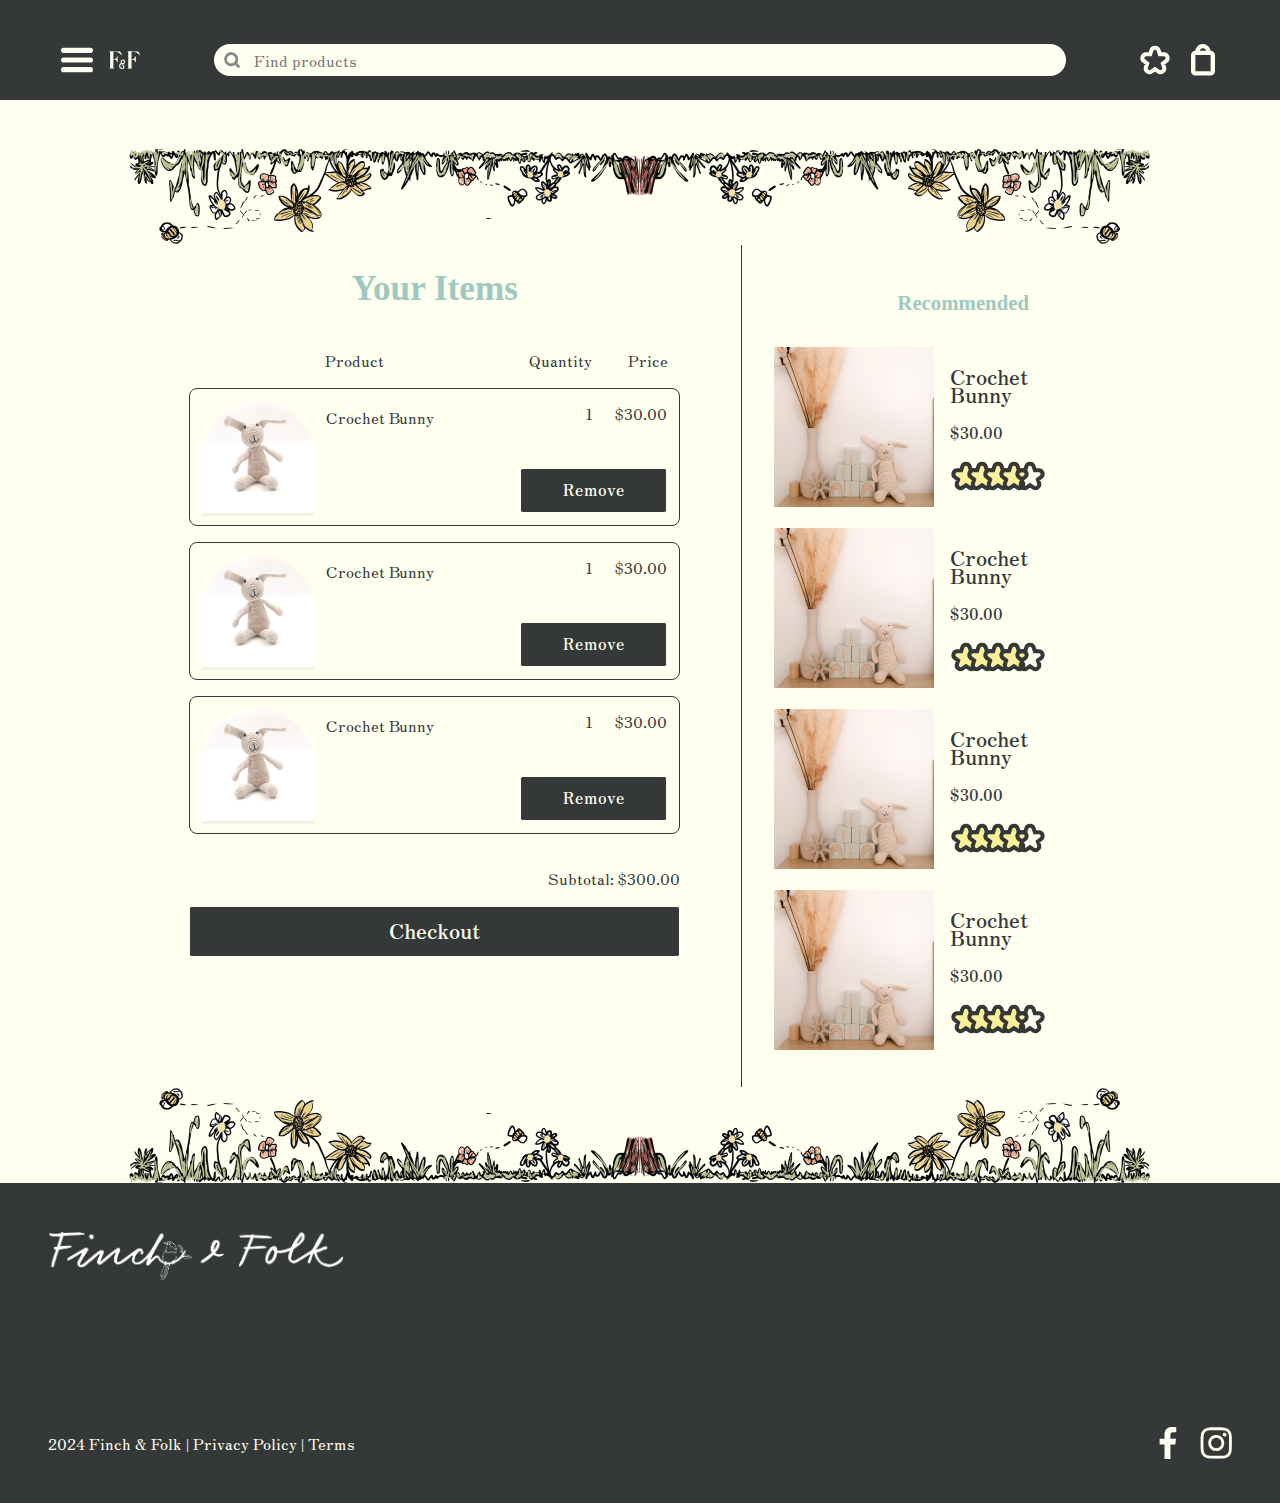
==== pages/cart-page.html @ 3b7a0043 "implemented payment form and payment confirmation page" ====
<!DOCTYPE html>
<html lang="en">
<head>
    <meta charset="UTF-8">
    <meta name="viewport" content="width=device-width, initial-scale=0.8">
    <!--fonts-->
    <link rel="preconnect" href="https://fonts.googleapis.com">
    <link rel="preconnect" href="https://fonts.gstatic.com" crossorigin>
    <link href="https://fonts.googleapis.com/css2?family=Zen+Old+Mincho&display=swap" rel="stylesheet">
    <link href="https://fonts.cdnfonts.com/css/qaligo" rel="stylesheet">
    <!--styling-->
    <link rel="stylesheet" type="text/css" href="/styles/main.css">
    <script type="module" src="/scripts/script.js"></script>
    <title>Cart</title>
    <link rel="icon" href="/images/icons/logo-icon.svg" type="image/svg+xml">
</head>
<body>
    <!-- header -->
    <div class="header">
        <div class="nav-group nav-left">
            <a href="#" class="btn icon-button">
                <img class="icon-image" src="/images/icons/hamburger-icon.svg" alt="Find by Category">
            </a>
            <a href="/index.html" class="btn icon-button">
                <img class="icon-image" src="/images/icons/logo-icon.svg" alt="Home">
            </a>
        </div>
        <form action="/pages/results-page.html" method="get" class="search-bar-container">
            <input type="text" name="search" id="search" class="search-bar" placeholder="Find products">
        </form>
        <div class="nav-group nav-right">
            <a href="#" class="btn icon-button">
                <img class="icon-image" src="/images/icons/favourites-icon.svg" alt="Saved for Later">
            </a>
            <a href="/pages/cart-page.html" class="btn icon-button">
                <img class="icon-image" src="/images/icons/shop-icon.svg" alt="View Cart">
            </a>
        </div>
    </div>
    
    <!-- cart menu -->
    <div class="cart-section page-top-border">
        <!-- column 1 -->
        <div class="column column-left">
            <!-- heading -->
            <h1 class = "heading page-heading invert-color">Cart</h1>
            <!-- options -->
            <div class="options">
                <!-- apply coupon -->
                <a href="" class="invert-color">Apply Coupon</a>
                <!-- send as gift checkbox -->
                <label class="checkbox-container invert-color">Send as gift
                    <input type="checkbox">
                    <span class="checkmark"></span>
                </label>
            </div>
        </div>
        <!-- column 2 -->
        <div class="column column-middle">
            <!-- items count -->
            <p id="item-count" class="item-count text-content invert-color">3 Items</p>
            <p id="cart-total" class="cart-total text-content invert-color">$113.47</p>
            <!-- total price -->
        </div>
        <!-- column 3 -->
        <div class="column column-right">
            <!-- checkout button -->
            <button class="btn cta-button" onclick="openPaymentForm()">Checkout</button>
        </div>
    </div>

    <div class = "border-container">
        <img class = "border top-border" src = "/images/branding-images/border-decoration.png">
    </div>

    <!-- page main content -->
    <div class="main-content-section">
        <!-- items list -->
        <div class="items-list">
            <!-- header -->
            <h1 class="heading page-heading">Your Items</h1>
            <!-- list -->
            <div class="list-container">
                <!-- properties -->
                <div class="properties">
                    <p class="text-content column-heading product-column">Product</p>
                    <p class="text-content column-heading quantity-column">Quantity</p>
                    <p class="text-content column-heading price-column">Price</p>
                </div>
                <!-- message when no items -->
                <div class="empty-message" id="empty-message">
                    <p class="text-content">There are no items in your cart :(</p>
                    <a class="btn" href="/pages/results-page.html">Find something special</a>
                </div>
                <!-- item 1 -->
                <div class="item-card" id="item-card-1">
                    <!-- image -->
                    <picture class="item-image">
                        <img class="archway-image item-image" src="/images/product-images/crochet-bunny/image-1-high.jpg">
                    </picture>
                    <!-- product name -->
                    <p class="text-content product-column">Crochet Bunny</p>
                    <!-- other -->
                    <div class="item-other">
                        <div class="horizontal">
                            <!-- quantity -->
                            <p class="text-content quantity-column">1</p>
                            <!-- price -->
                            <p class="text-content price-column">$30.00</p>
                        </div>
                        <!-- remove button -->
                        <button class="btn" onclick="removeItemCard(1)">Remove</button>
                    </div>
                </div>
                <!-- item 2 -->
                <div class="item-card" id="item-card-2">
                    <!-- image -->
                    <picture class="item-image">
                        <img class="archway-image item-image" src="/images/product-images/crochet-bunny/image-1-high.jpg">
                    </picture>
                    <!-- product name -->
                    <p class="text-content product-column">Crochet Bunny</p>
                    <!-- other -->
                    <div class="item-other">
                        <div class="horizontal">
                            <!-- quantity -->
                            <p class="text-content quantity-column">1</p>
                            <!-- price -->
                            <p class="text-content price-column">$30.00</p>
                        </div>
                        <!-- remove button -->
                        <button class="btn" onclick="removeItemCard(2)">Remove</button>
                    </div>
                </div>
                <!-- item 3 -->
                <div class="item-card" id="item-card-3">
                    <!-- image -->
                    <picture class="item-image">
                        <img class="archway-image item-image" src="/images/product-images/crochet-bunny/image-1-high.jpg">
                    </picture>
                    <!-- product name -->
                    <p class="text-content product-column">Crochet Bunny</p>
                    <!-- other -->
                    <div class="item-other">
                        <div class="horizontal">
                            <!-- quantity -->
                            <p class="text-content quantity-column">1</p>
                            <!-- price -->
                            <p class="text-content price-column">$30.00</p>
                        </div>
                        <!-- remove button -->
                        <button class="btn" onclick="removeItemCard(3)">Remove</button>
                    </div>
                </div>
                <!-- subtotal -->
                <p class="text-content subtotal" id="subtotal">Subtotal:   $300.00</p>
                <!-- checkout button -->
                <button class="btn checkout-button" onclick="openPaymentForm()">Checkout</button>
            </div>
        </div>
        <!-- recommended products -->
        <div class="recommended-products">
            <!-- heading -->
            <h1 class="heading page-heading">Recommended</h1>
            <div class="recommended-options">
                <!-- product button 1 -->
                <a class="btn recommended-product" href="/pages/product-page.html">
                    <picture class="recommended-image">
                        <img src="/images/product-images/crochet-bunny/image-2-high.jpg">
                    </picture>
                    <div class="text-data">
                        <p class="text-content product-name">Crochet Bunny</p>
                        <p class="text-content product-price">$30.00</p>
                        <div class="star-rating">
                            <svg width="50" height="53" viewBox="0 0 50 53" xmlns="http://www.w3.org/2000/svg" class="product-save-button">
                                <path class="star-path" d="M33.0322 16.9446L31.0202 10.7521C29.1253 4.92024 20.8747 4.92021 18.9798 10.7521L16.9678 16.9446H10.4566C4.32464 16.9446 1.77503 24.7913 6.73595 28.3956L12.0036 32.2228L9.99152 38.4152C8.09663 44.2471 14.7715 49.0967 19.7324 45.4924L25 41.6653L30.2676 45.4924C35.2285 49.0967 41.9034 44.2472 40.0085 38.4152L37.9964 32.2228L43.264 28.3957C48.2249 24.7913 45.6754 16.9446 39.5434 16.9446H33.0322Z" class="product-save-path" stroke-width="6.66"/>
                            </svg>
                            <svg width="50" height="53" viewBox="0 0 50 53" xmlns="http://www.w3.org/2000/svg" class="product-save-button">
                                <path class="star-path" d="M33.0322 16.9446L31.0202 10.7521C29.1253 4.92024 20.8747 4.92021 18.9798 10.7521L16.9678 16.9446H10.4566C4.32464 16.9446 1.77503 24.7913 6.73595 28.3956L12.0036 32.2228L9.99152 38.4152C8.09663 44.2471 14.7715 49.0967 19.7324 45.4924L25 41.6653L30.2676 45.4924C35.2285 49.0967 41.9034 44.2472 40.0085 38.4152L37.9964 32.2228L43.264 28.3957C48.2249 24.7913 45.6754 16.9446 39.5434 16.9446H33.0322Z" class="product-save-path" stroke-width="6.66"/>
                            </svg>
                            <svg width="50" height="53" viewBox="0 0 50 53" xmlns="http://www.w3.org/2000/svg" class="product-save-button">
                                <path class="star-path" d="M33.0322 16.9446L31.0202 10.7521C29.1253 4.92024 20.8747 4.92021 18.9798 10.7521L16.9678 16.9446H10.4566C4.32464 16.9446 1.77503 24.7913 6.73595 28.3956L12.0036 32.2228L9.99152 38.4152C8.09663 44.2471 14.7715 49.0967 19.7324 45.4924L25 41.6653L30.2676 45.4924C35.2285 49.0967 41.9034 44.2472 40.0085 38.4152L37.9964 32.2228L43.264 28.3957C48.2249 24.7913 45.6754 16.9446 39.5434 16.9446H33.0322Z" class="product-save-path" stroke-width="6.66"/>
                            </svg>
                            <svg width="50" height="53" viewBox="0 0 50 53" xmlns="http://www.w3.org/2000/svg" class="product-save-button">
                                <path class="star-path" d="M33.0322 16.9446L31.0202 10.7521C29.1253 4.92024 20.8747 4.92021 18.9798 10.7521L16.9678 16.9446H10.4566C4.32464 16.9446 1.77503 24.7913 6.73595 28.3956L12.0036 32.2228L9.99152 38.4152C8.09663 44.2471 14.7715 49.0967 19.7324 45.4924L25 41.6653L30.2676 45.4924C35.2285 49.0967 41.9034 44.2472 40.0085 38.4152L37.9964 32.2228L43.264 28.3957C48.2249 24.7913 45.6754 16.9446 39.5434 16.9446H33.0322Z" class="product-save-path" stroke-width="6.66"/>
                            </svg>
                            <svg width="50" height="53" viewBox="0 0 50 53" xmlns="http://www.w3.org/2000/svg" class="product-save-button">
                                <path d="M33.0322 16.9446L31.0202 10.7521C29.1253 4.92024 20.8747 4.92021 18.9798 10.7521L16.9678 16.9446H10.4566C4.32464 16.9446 1.77503 24.7913 6.73595 28.3956L12.0036 32.2228L9.99152 38.4152C8.09663 44.2471 14.7715 49.0967 19.7324 45.4924L25 41.6653L30.2676 45.4924C35.2285 49.0967 41.9034 44.2472 40.0085 38.4152L37.9964 32.2228L43.264 28.3957C48.2249 24.7913 45.6754 16.9446 39.5434 16.9446H33.0322Z" class="product-save-path" stroke-width="6.66"/>
                            </svg>
                        </div>
                    </div>
                </a>
                <!-- product button 2 -->
                <a class="btn recommended-product" href="/pages/product-page.html">
                    <picture class="recommended-image">
                        <img src="/images/product-images/crochet-bunny/image-2-high.jpg">
                    </picture>
                    <div class="text-data">
                        <p class="text-content product-name">Crochet Bunny</p>
                        <p class="text-content product-price">$30.00</p>
                        <div class="star-rating">
                            <svg width="50" height="53" viewBox="0 0 50 53" xmlns="http://www.w3.org/2000/svg" class="product-save-button">
                                <path class="star-path" d="M33.0322 16.9446L31.0202 10.7521C29.1253 4.92024 20.8747 4.92021 18.9798 10.7521L16.9678 16.9446H10.4566C4.32464 16.9446 1.77503 24.7913 6.73595 28.3956L12.0036 32.2228L9.99152 38.4152C8.09663 44.2471 14.7715 49.0967 19.7324 45.4924L25 41.6653L30.2676 45.4924C35.2285 49.0967 41.9034 44.2472 40.0085 38.4152L37.9964 32.2228L43.264 28.3957C48.2249 24.7913 45.6754 16.9446 39.5434 16.9446H33.0322Z" class="product-save-path" stroke-width="6.66"/>
                            </svg>
                            <svg width="50" height="53" viewBox="0 0 50 53" xmlns="http://www.w3.org/2000/svg" class="product-save-button">
                                <path class="star-path" d="M33.0322 16.9446L31.0202 10.7521C29.1253 4.92024 20.8747 4.92021 18.9798 10.7521L16.9678 16.9446H10.4566C4.32464 16.9446 1.77503 24.7913 6.73595 28.3956L12.0036 32.2228L9.99152 38.4152C8.09663 44.2471 14.7715 49.0967 19.7324 45.4924L25 41.6653L30.2676 45.4924C35.2285 49.0967 41.9034 44.2472 40.0085 38.4152L37.9964 32.2228L43.264 28.3957C48.2249 24.7913 45.6754 16.9446 39.5434 16.9446H33.0322Z" class="product-save-path" stroke-width="6.66"/>
                            </svg>
                            <svg width="50" height="53" viewBox="0 0 50 53" xmlns="http://www.w3.org/2000/svg" class="product-save-button">
                                <path class="star-path" d="M33.0322 16.9446L31.0202 10.7521C29.1253 4.92024 20.8747 4.92021 18.9798 10.7521L16.9678 16.9446H10.4566C4.32464 16.9446 1.77503 24.7913 6.73595 28.3956L12.0036 32.2228L9.99152 38.4152C8.09663 44.2471 14.7715 49.0967 19.7324 45.4924L25 41.6653L30.2676 45.4924C35.2285 49.0967 41.9034 44.2472 40.0085 38.4152L37.9964 32.2228L43.264 28.3957C48.2249 24.7913 45.6754 16.9446 39.5434 16.9446H33.0322Z" class="product-save-path" stroke-width="6.66"/>
                            </svg>
                            <svg width="50" height="53" viewBox="0 0 50 53" xmlns="http://www.w3.org/2000/svg" class="product-save-button">
                                <path class="star-path" d="M33.0322 16.9446L31.0202 10.7521C29.1253 4.92024 20.8747 4.92021 18.9798 10.7521L16.9678 16.9446H10.4566C4.32464 16.9446 1.77503 24.7913 6.73595 28.3956L12.0036 32.2228L9.99152 38.4152C8.09663 44.2471 14.7715 49.0967 19.7324 45.4924L25 41.6653L30.2676 45.4924C35.2285 49.0967 41.9034 44.2472 40.0085 38.4152L37.9964 32.2228L43.264 28.3957C48.2249 24.7913 45.6754 16.9446 39.5434 16.9446H33.0322Z" class="product-save-path" stroke-width="6.66"/>
                            </svg>
                            <svg width="50" height="53" viewBox="0 0 50 53" xmlns="http://www.w3.org/2000/svg" class="product-save-button">
                                <path d="M33.0322 16.9446L31.0202 10.7521C29.1253 4.92024 20.8747 4.92021 18.9798 10.7521L16.9678 16.9446H10.4566C4.32464 16.9446 1.77503 24.7913 6.73595 28.3956L12.0036 32.2228L9.99152 38.4152C8.09663 44.2471 14.7715 49.0967 19.7324 45.4924L25 41.6653L30.2676 45.4924C35.2285 49.0967 41.9034 44.2472 40.0085 38.4152L37.9964 32.2228L43.264 28.3957C48.2249 24.7913 45.6754 16.9446 39.5434 16.9446H33.0322Z" class="product-save-path" stroke-width="6.66"/>
                            </svg>
                        </div>
                    </div>
                </a>
                <!-- product button 3 -->
                <a class="btn recommended-product" href="/pages/product-page.html">
                    <picture class="recommended-image">
                        <img src="/images/product-images/crochet-bunny/image-2-high.jpg">
                    </picture>
                    <div class="text-data">
                        <p class="text-content product-name">Crochet Bunny</p>
                        <p class="text-content product-price">$30.00</p>
                        <div class="star-rating">
                            <svg width="50" height="53" viewBox="0 0 50 53" xmlns="http://www.w3.org/2000/svg" class="product-save-button">
                                <path class="star-path" d="M33.0322 16.9446L31.0202 10.7521C29.1253 4.92024 20.8747 4.92021 18.9798 10.7521L16.9678 16.9446H10.4566C4.32464 16.9446 1.77503 24.7913 6.73595 28.3956L12.0036 32.2228L9.99152 38.4152C8.09663 44.2471 14.7715 49.0967 19.7324 45.4924L25 41.6653L30.2676 45.4924C35.2285 49.0967 41.9034 44.2472 40.0085 38.4152L37.9964 32.2228L43.264 28.3957C48.2249 24.7913 45.6754 16.9446 39.5434 16.9446H33.0322Z" class="product-save-path" stroke-width="6.66"/>
                            </svg>
                            <svg width="50" height="53" viewBox="0 0 50 53" xmlns="http://www.w3.org/2000/svg" class="product-save-button">
                                <path class="star-path" d="M33.0322 16.9446L31.0202 10.7521C29.1253 4.92024 20.8747 4.92021 18.9798 10.7521L16.9678 16.9446H10.4566C4.32464 16.9446 1.77503 24.7913 6.73595 28.3956L12.0036 32.2228L9.99152 38.4152C8.09663 44.2471 14.7715 49.0967 19.7324 45.4924L25 41.6653L30.2676 45.4924C35.2285 49.0967 41.9034 44.2472 40.0085 38.4152L37.9964 32.2228L43.264 28.3957C48.2249 24.7913 45.6754 16.9446 39.5434 16.9446H33.0322Z" class="product-save-path" stroke-width="6.66"/>
                            </svg>
                            <svg width="50" height="53" viewBox="0 0 50 53" xmlns="http://www.w3.org/2000/svg" class="product-save-button">
                                <path class="star-path" d="M33.0322 16.9446L31.0202 10.7521C29.1253 4.92024 20.8747 4.92021 18.9798 10.7521L16.9678 16.9446H10.4566C4.32464 16.9446 1.77503 24.7913 6.73595 28.3956L12.0036 32.2228L9.99152 38.4152C8.09663 44.2471 14.7715 49.0967 19.7324 45.4924L25 41.6653L30.2676 45.4924C35.2285 49.0967 41.9034 44.2472 40.0085 38.4152L37.9964 32.2228L43.264 28.3957C48.2249 24.7913 45.6754 16.9446 39.5434 16.9446H33.0322Z" class="product-save-path" stroke-width="6.66"/>
                            </svg>
                            <svg width="50" height="53" viewBox="0 0 50 53" xmlns="http://www.w3.org/2000/svg" class="product-save-button">
                                <path class="star-path" d="M33.0322 16.9446L31.0202 10.7521C29.1253 4.92024 20.8747 4.92021 18.9798 10.7521L16.9678 16.9446H10.4566C4.32464 16.9446 1.77503 24.7913 6.73595 28.3956L12.0036 32.2228L9.99152 38.4152C8.09663 44.2471 14.7715 49.0967 19.7324 45.4924L25 41.6653L30.2676 45.4924C35.2285 49.0967 41.9034 44.2472 40.0085 38.4152L37.9964 32.2228L43.264 28.3957C48.2249 24.7913 45.6754 16.9446 39.5434 16.9446H33.0322Z" class="product-save-path" stroke-width="6.66"/>
                            </svg>
                            <svg width="50" height="53" viewBox="0 0 50 53" xmlns="http://www.w3.org/2000/svg" class="product-save-button">
                                <path d="M33.0322 16.9446L31.0202 10.7521C29.1253 4.92024 20.8747 4.92021 18.9798 10.7521L16.9678 16.9446H10.4566C4.32464 16.9446 1.77503 24.7913 6.73595 28.3956L12.0036 32.2228L9.99152 38.4152C8.09663 44.2471 14.7715 49.0967 19.7324 45.4924L25 41.6653L30.2676 45.4924C35.2285 49.0967 41.9034 44.2472 40.0085 38.4152L37.9964 32.2228L43.264 28.3957C48.2249 24.7913 45.6754 16.9446 39.5434 16.9446H33.0322Z" class="product-save-path" stroke-width="6.66"/>
                            </svg>
                        </div>
                    </div>
                </a>
                <!-- product button 4 -->
                <a class="btn recommended-product" href="/pages/product-page.html">
                    <picture class="recommended-image">
                        <img src="/images/product-images/crochet-bunny/image-2-high.jpg">
                    </picture>
                    <div class="text-data">
                        <p class="text-content product-name">Crochet Bunny</p>
                        <p class="text-content product-price">$30.00</p>
                        <div class="star-rating">
                            <svg width="50" height="53" viewBox="0 0 50 53" xmlns="http://www.w3.org/2000/svg" class="product-save-button">
                                <path class="star-path" d="M33.0322 16.9446L31.0202 10.7521C29.1253 4.92024 20.8747 4.92021 18.9798 10.7521L16.9678 16.9446H10.4566C4.32464 16.9446 1.77503 24.7913 6.73595 28.3956L12.0036 32.2228L9.99152 38.4152C8.09663 44.2471 14.7715 49.0967 19.7324 45.4924L25 41.6653L30.2676 45.4924C35.2285 49.0967 41.9034 44.2472 40.0085 38.4152L37.9964 32.2228L43.264 28.3957C48.2249 24.7913 45.6754 16.9446 39.5434 16.9446H33.0322Z" class="product-save-path" stroke-width="6.66"/>
                            </svg>
                            <svg width="50" height="53" viewBox="0 0 50 53" xmlns="http://www.w3.org/2000/svg" class="product-save-button">
                                <path class="star-path" d="M33.0322 16.9446L31.0202 10.7521C29.1253 4.92024 20.8747 4.92021 18.9798 10.7521L16.9678 16.9446H10.4566C4.32464 16.9446 1.77503 24.7913 6.73595 28.3956L12.0036 32.2228L9.99152 38.4152C8.09663 44.2471 14.7715 49.0967 19.7324 45.4924L25 41.6653L30.2676 45.4924C35.2285 49.0967 41.9034 44.2472 40.0085 38.4152L37.9964 32.2228L43.264 28.3957C48.2249 24.7913 45.6754 16.9446 39.5434 16.9446H33.0322Z" class="product-save-path" stroke-width="6.66"/>
                            </svg>
                            <svg width="50" height="53" viewBox="0 0 50 53" xmlns="http://www.w3.org/2000/svg" class="product-save-button">
                                <path class="star-path" d="M33.0322 16.9446L31.0202 10.7521C29.1253 4.92024 20.8747 4.92021 18.9798 10.7521L16.9678 16.9446H10.4566C4.32464 16.9446 1.77503 24.7913 6.73595 28.3956L12.0036 32.2228L9.99152 38.4152C8.09663 44.2471 14.7715 49.0967 19.7324 45.4924L25 41.6653L30.2676 45.4924C35.2285 49.0967 41.9034 44.2472 40.0085 38.4152L37.9964 32.2228L43.264 28.3957C48.2249 24.7913 45.6754 16.9446 39.5434 16.9446H33.0322Z" class="product-save-path" stroke-width="6.66"/>
                            </svg>
                            <svg width="50" height="53" viewBox="0 0 50 53" xmlns="http://www.w3.org/2000/svg" class="product-save-button">
                                <path class="star-path" d="M33.0322 16.9446L31.0202 10.7521C29.1253 4.92024 20.8747 4.92021 18.9798 10.7521L16.9678 16.9446H10.4566C4.32464 16.9446 1.77503 24.7913 6.73595 28.3956L12.0036 32.2228L9.99152 38.4152C8.09663 44.2471 14.7715 49.0967 19.7324 45.4924L25 41.6653L30.2676 45.4924C35.2285 49.0967 41.9034 44.2472 40.0085 38.4152L37.9964 32.2228L43.264 28.3957C48.2249 24.7913 45.6754 16.9446 39.5434 16.9446H33.0322Z" class="product-save-path" stroke-width="6.66"/>
                            </svg>
                            <svg width="50" height="53" viewBox="0 0 50 53" xmlns="http://www.w3.org/2000/svg" class="product-save-button">
                                <path d="M33.0322 16.9446L31.0202 10.7521C29.1253 4.92024 20.8747 4.92021 18.9798 10.7521L16.9678 16.9446H10.4566C4.32464 16.9446 1.77503 24.7913 6.73595 28.3956L12.0036 32.2228L9.99152 38.4152C8.09663 44.2471 14.7715 49.0967 19.7324 45.4924L25 41.6653L30.2676 45.4924C35.2285 49.0967 41.9034 44.2472 40.0085 38.4152L37.9964 32.2228L43.264 28.3957C48.2249 24.7913 45.6754 16.9446 39.5434 16.9446H33.0322Z" class="product-save-path" stroke-width="6.66"/>
                            </svg>
                        </div>
                    </div>
                </a>
            </div>
        </div>
    </div>

    <!-- overlay blur -->
    <div class="blur-overlay" id="blur-overlay"></div>

    <!-- payment form -->
    <form class="payment-form" id="payment-form" onsubmit="return confirmPayment(event)">
        <div class="form-head">
            <label class="heading">Payment Details</label>
            <a class="btn cancel-button" href="/pages/cart-page.html">
                <picture>
                    <img class="cancel-icon" src="/images/icons/cancel-icon.svg">
                </picture>
            </a>
        </div>

        <div class="details">
            <div class="details-group">
                <label class="text-content" for="name-on-card">Name on card</label>
                <input id="name-on-card" class="details-input" name="full-name">
            </div>
            <div class="details-group">
                <label class="text-content" for="card-number">Card number</label>
                <input id="card-number" class="details-input" name="card-number" type="number">
            </div>

            <div class="details-cluster cluster-1">
                <div class="details-group cluster-1-left">
                    <label class="text-content" for="cvv-number">CVV</label>
                    <input id="cvv-number" class="details-input" name="cvv" type="number">
                </div>
                <div class="details-group cluster-1-right">
                    <label class="text-content" for="expiry-date">Expiry</label>
                    <input id="expiry-date" class="details-input" name="expiry-date" type="month">
                </div>
            </div>

            <div class="details-group">
                <label class="text-content" for="billing-address">Billing Address</label>
                <input id="billing-address" class="details-input" name="address">
            </div>

            <div class="details-cluster cluster-2">
                <div class="details-group cluster-2-left">
                    <label class="text-content" for="cvv-number">State</label>
                    <input id="state-id" class="details-input" name="state">
                </div>
                <div class="details-group cluster-2-right">
                    <label class="text-content" for="postcode">Postcode</label>
                    <input id="postcode" class="details-input" name="postcode" type="number">
                </div>
            </div>
        </div>

        <button class="btn details-submit" type="submit"><p class="heading invert-color">Checkout</p></button>
    </form>

    <!-- payment confirmed prompt -->
    <div class="payment-confirmed-overlay" id="payment-confirmed-overlay">
        <h1 class="heading invert-color">Payment Confirmed</h1>
        <picture class="celebration-image-container">
            <img class="celebration-image" src="/images/component-images/party-popper.svg">
        </picture>
        <a href="/index.html" class="btn cta-button">Find more</a>

        <!-- confetti! -->
        <div class="confetti-container" id="confetti-container">
            <div class="confetti"></div>
            <div class="confetti"></div>
            <div class="confetti"></div>
            <div class="confetti"></div>
            <div class="confetti"></div>
            <div class="confetti"></div>
            <div class="confetti"></div>
            <div class="confetti"></div>
            <div class="confetti"></div>
            <div class="confetti"></div>
            <div class="confetti"></div>
            <div class="confetti"></div>
            <div class="confetti"></div>
            <div class="confetti"></div>
            <div class="confetti"></div>
            <div class="confetti"></div>
        </div>
    </div>

    <div class = "border-container">
        <img class = "border bottom-border" src = "/images/branding-images/border-decoration.png">
    </div>

    <!-- footer -->
    <div class="footer">
        <div class="footer-logo-container">
            <picture class="footer-logo">
                <img class="footer-logo" src = "/images/branding-images/logo-wide.png">
            </picture>
        </div>
        <div class="footer-options">
            <p class="fine-print">2024 Finch & Folk | <a href="#" class="fine-print">Privacy Policy</a> | <a href="#" class="fine-print">Terms</a></p>
            <div class="socials">
                <a href="#" class="btn icon-button">
                    <img class="icon-image" src="/images/icons/facebook-icon.svg" alt="Facebook">
                </a>
                <a href="#" class="btn icon-button">
                    <img class="icon-image" src="/images/icons/instagram-icon.svg" alt="Instagram">
                </a>
            </div>
        </div>
    </div>

    <!-- attach behaviour script -->
    <script src="/scripts/cart-page-behavior.js"></script>
</body>
</html>
---- styles/main.css ----
/*import all other style sheets to link them to the page*/
@import url("colors.css");
@import url("typography.css");
@import url("spacing.css");
@import url("layout.css");
@import url("images.css");
@import url("/styles/components/components.css");

* {
    /*to allow for things to be moved back*/
    z-index: 1;
}

body {
    margin: 0;
    padding: 0;
}

html {
    background-color: var(--color-primary);
    /*width and height includes padding and border*/
    box-sizing: border-box;
    /*smooth scroll transition*/
    scroll-behavior: smooth;
    overflow-x: hidden;
}

*,
*:before,
*:after {
    /*inherit the border-box sizing*/
    box-sizing: inherit;
}

/*CHANGE THESE COLORS*/
/*scroll bar properties*/
/* width */
::-webkit-scrollbar {
    width: 10px;
}

/* Track */
::-webkit-scrollbar-track {
    box-shadow: inset 0 0 5px grey;
    background: var(--color-primary-var-1);
    
}

/* Handle */
::-webkit-scrollbar-thumb {
    box-shadow: inset 0 0 5px grey;
    background: var(--color-secondary);
    border-radius: 2pt;
}

/* Handle on hover */
::-webkit-scrollbar-thumb:hover {
    background: var(--color-secondary);
}

input[type="number"], button {
    -webkit-appearance: none; /* Remove default styles in Safari */
    -moz-appearance: none; /* Remove default styles in Firefox */
    appearance: none;
    outline: none;
}

/* Hide the spinner arrows */
input[type=number]::-webkit-outer-spin-button,
input[type=number]::-webkit-inner-spin-button {
    -webkit-appearance: none;
    margin: 0;
}

/* Remove the increment and decrement arrows for Firefox */
input[type=number] {
    -moz-appearance: textfield;
}
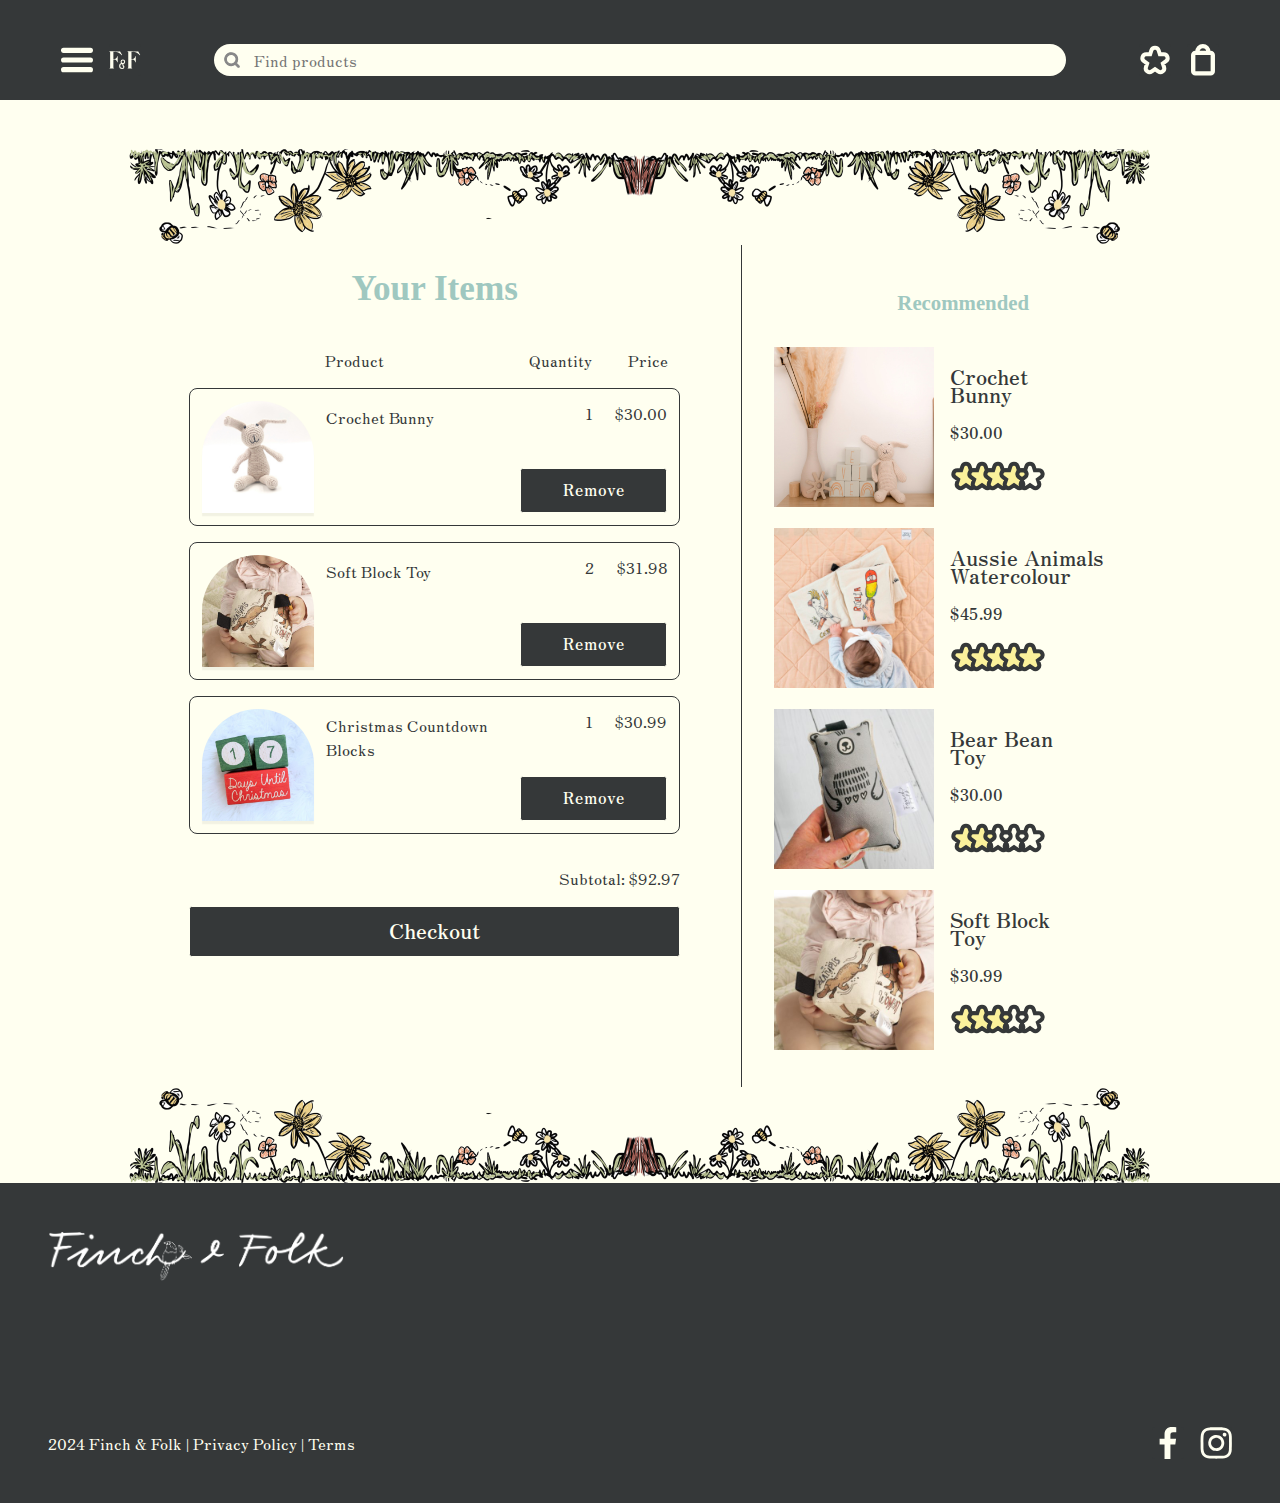
==== commit 5f66df43: "implemented fallback images, added checkbox to cart" ====
--- a/pages/cart-page.html
+++ b/pages/cart-page.html
@@ -10,7 +10,6 @@
     <link href="https://fonts.cdnfonts.com/css/qaligo" rel="stylesheet">
     <!--styling-->
     <link rel="stylesheet" type="text/css" href="/styles/main.css">
-    <script type="module" src="/scripts/script.js"></script>
     <title>Cart</title>
     <link rel="icon" href="/images/icons/logo-icon.svg" type="image/svg+xml">
 </head>
@@ -49,17 +48,18 @@
                 <!-- apply coupon -->
                 <a href="" class="invert-color">Apply Coupon</a>
                 <!-- send as gift checkbox -->
-                <label class="checkbox-container invert-color">Send as gift
+                <div class="checkbox-container">
                     <input type="checkbox">
                     <span class="checkmark"></span>
-                </label>
+                    <label class="invert-color">Send as gift</label>
+                </div>
             </div>
         </div>
         <!-- column 2 -->
         <div class="column column-middle">
             <!-- items count -->
-            <p id="item-count" class="item-count text-content invert-color">3 Items</p>
-            <p id="cart-total" class="cart-total text-content invert-color">$113.47</p>
+            <p id="item-count" class="item-count text-content invert-color">4 Items</p>
+            <p id="cart-total" class="cart-total text-content invert-color">$92.97</p>
             <!-- total price -->
         </div>
         <!-- column 3 -->
@@ -96,7 +96,11 @@
                 <div class="item-card" id="item-card-1">
                     <!-- image -->
                     <picture class="item-image">
-                        <img class="archway-image item-image" src="/images/product-images/crochet-bunny/image-1-high.jpg">
+                        <img 
+                            class="archway-image item-image"
+                            src="/images/product-images/crochet-bunny/image-1-low.jpg" 
+                            srcset="/images/product-images/crochet-bunny/image-1-low.jpg 2x, /images/product-images/crochet-bunny/image-1-low.jpg 1x" 
+                            alt="Crochet Bunny Item">
                     </picture>
                     <!-- product name -->
                     <p class="text-content product-column">Crochet Bunny</p>
@@ -116,44 +120,52 @@
                 <div class="item-card" id="item-card-2">
                     <!-- image -->
                     <picture class="item-image">
-                        <img class="archway-image item-image" src="/images/product-images/crochet-bunny/image-1-high.jpg">
+                        <img 
+                            class="archway-image item-image"
+                            src="/images/product-images/soft-block/image-low.jpg" 
+                            srcset="/images/product-images/soft-block/image-high.webp 2x, /images/product-images/soft-block/image-low.jpg 1x" 
+                            alt="Soft Blocks Item">
                     </picture>
                     <!-- product name -->
-                    <p class="text-content product-column">Crochet Bunny</p>
+                    <p class="text-content product-column">Soft Block Toy</p>
+                    <!-- other -->
+                    <div class="item-other">
+                        <div class="horizontal">
+                            <!-- quantity -->
+                            <p class="text-content quantity-column">2</p>
+                            <!-- price -->
+                            <p class="text-content price-column">$31.98</p>
+                        </div>
+                        <!-- remove button -->
+                        <button class="btn" onclick="removeItemCard(2)">Remove</button>
+                    </div>
+                </div>
+                <!-- item 3 -->
+                <div class="item-card" id="item-card-3">
+                    <!-- image -->
+                    <picture class="item-image">
+                        <img 
+                            class="archway-image item-image"
+                            src="/images/product-images/christmas-blocks/image-low.jpg" 
+                            srcset="/images/product-images/christmas-blocks/image-high.jpg 2x, /images/product-images/christmas-blocks/image-low.jpg 1x" 
+                            alt="Christmas Blocks Item">
+                    </picture>
+                    <!-- product name -->
+                    <p class="text-content product-column">Christmas Countdown Blocks</p>
                     <!-- other -->
                     <div class="item-other">
                         <div class="horizontal">
                             <!-- quantity -->
                             <p class="text-content quantity-column">1</p>
                             <!-- price -->
-                            <p class="text-content price-column">$30.00</p>
-                        </div>
-                        <!-- remove button -->
-                        <button class="btn" onclick="removeItemCard(2)">Remove</button>
-                    </div>
-                </div>
-                <!-- item 3 -->
-                <div class="item-card" id="item-card-3">
-                    <!-- image -->
-                    <picture class="item-image">
-                        <img class="archway-image item-image" src="/images/product-images/crochet-bunny/image-1-high.jpg">
-                    </picture>
-                    <!-- product name -->
-                    <p class="text-content product-column">Crochet Bunny</p>
-                    <!-- other -->
-                    <div class="item-other">
-                        <div class="horizontal">
-                            <!-- quantity -->
-                            <p class="text-content quantity-column">1</p>
-                            <!-- price -->
-                            <p class="text-content price-column">$30.00</p>
+                            <p class="text-content price-column">$30.99</p>
                         </div>
                         <!-- remove button -->
                         <button class="btn" onclick="removeItemCard(3)">Remove</button>
                     </div>
                 </div>
                 <!-- subtotal -->
-                <p class="text-content subtotal" id="subtotal">Subtotal:   $300.00</p>
+                <p class="text-content subtotal" id="subtotal">Subtotal: $92.97</p>
                 <!-- checkout button -->
                 <button class="btn checkout-button" onclick="openPaymentForm()">Checkout</button>
             </div>
@@ -166,7 +178,10 @@
                 <!-- product button 1 -->
                 <a class="btn recommended-product" href="/pages/product-page.html">
                     <picture class="recommended-image">
-                        <img src="/images/product-images/crochet-bunny/image-2-high.jpg">
+                        <img 
+                            src="/images/product-images/crochet-bunny/image-2-low.jpg" 
+                            srcset="/images/product-images/crochet-bunny/image-2-high 2x, /images/product-images/crochet-bunny/image-2-low.jpg 1x" 
+                            alt="Recommended Crochet Bunny">
                     </picture>
                     <div class="text-data">
                         <p class="text-content product-name">Crochet Bunny</p>
@@ -193,11 +208,14 @@
                 <!-- product button 2 -->
                 <a class="btn recommended-product" href="/pages/product-page.html">
                     <picture class="recommended-image">
-                        <img src="/images/product-images/crochet-bunny/image-2-high.jpg">
+                        <img 
+                            src="/images/product-images/animals-watercolor/image-low.jpg" 
+                            srcset="/images/product-images/animals-watercolor/image-high.jpg 2x, /images/product-images/animals-watercolor/image-low.jpg 1x" 
+                            alt="Recommended Aussie Animals Watercolour">
                     </picture>
                     <div class="text-data">
-                        <p class="text-content product-name">Crochet Bunny</p>
-                        <p class="text-content product-price">$30.00</p>
+                        <p class="text-content product-name">Aussie Animals Watercolour</p>
+                        <p class="text-content product-price">$45.99</p>
                         <div class="star-rating">
                             <svg width="50" height="53" viewBox="0 0 50 53" xmlns="http://www.w3.org/2000/svg" class="product-save-button">
                                 <path class="star-path" d="M33.0322 16.9446L31.0202 10.7521C29.1253 4.92024 20.8747 4.92021 18.9798 10.7521L16.9678 16.9446H10.4566C4.32464 16.9446 1.77503 24.7913 6.73595 28.3956L12.0036 32.2228L9.99152 38.4152C8.09663 44.2471 14.7715 49.0967 19.7324 45.4924L25 41.6653L30.2676 45.4924C35.2285 49.0967 41.9034 44.2472 40.0085 38.4152L37.9964 32.2228L43.264 28.3957C48.2249 24.7913 45.6754 16.9446 39.5434 16.9446H33.0322Z" class="product-save-path" stroke-width="6.66"/>
@@ -212,7 +230,7 @@
                                 <path class="star-path" d="M33.0322 16.9446L31.0202 10.7521C29.1253 4.92024 20.8747 4.92021 18.9798 10.7521L16.9678 16.9446H10.4566C4.32464 16.9446 1.77503 24.7913 6.73595 28.3956L12.0036 32.2228L9.99152 38.4152C8.09663 44.2471 14.7715 49.0967 19.7324 45.4924L25 41.6653L30.2676 45.4924C35.2285 49.0967 41.9034 44.2472 40.0085 38.4152L37.9964 32.2228L43.264 28.3957C48.2249 24.7913 45.6754 16.9446 39.5434 16.9446H33.0322Z" class="product-save-path" stroke-width="6.66"/>
                             </svg>
                             <svg width="50" height="53" viewBox="0 0 50 53" xmlns="http://www.w3.org/2000/svg" class="product-save-button">
-                                <path d="M33.0322 16.9446L31.0202 10.7521C29.1253 4.92024 20.8747 4.92021 18.9798 10.7521L16.9678 16.9446H10.4566C4.32464 16.9446 1.77503 24.7913 6.73595 28.3956L12.0036 32.2228L9.99152 38.4152C8.09663 44.2471 14.7715 49.0967 19.7324 45.4924L25 41.6653L30.2676 45.4924C35.2285 49.0967 41.9034 44.2472 40.0085 38.4152L37.9964 32.2228L43.264 28.3957C48.2249 24.7913 45.6754 16.9446 39.5434 16.9446H33.0322Z" class="product-save-path" stroke-width="6.66"/>
+                                <path class="star-path" d="M33.0322 16.9446L31.0202 10.7521C29.1253 4.92024 20.8747 4.92021 18.9798 10.7521L16.9678 16.9446H10.4566C4.32464 16.9446 1.77503 24.7913 6.73595 28.3956L12.0036 32.2228L9.99152 38.4152C8.09663 44.2471 14.7715 49.0967 19.7324 45.4924L25 41.6653L30.2676 45.4924C35.2285 49.0967 41.9034 44.2472 40.0085 38.4152L37.9964 32.2228L43.264 28.3957C48.2249 24.7913 45.6754 16.9446 39.5434 16.9446H33.0322Z" class="product-save-path" stroke-width="6.66"/>
                             </svg>
                         </div>
                     </div>
@@ -220,10 +238,13 @@
                 <!-- product button 3 -->
                 <a class="btn recommended-product" href="/pages/product-page.html">
                     <picture class="recommended-image">
-                        <img src="/images/product-images/crochet-bunny/image-2-high.jpg">
+                        <img 
+                            src="/images/product-images/bear-bean/image-low.jpg" 
+                            srcset="/images/product-images/bear-bean/image-high.webp 2x, /images/product-images/bear-bean/image-low.jpg 1x" 
+                            alt="Recommended Bear Bean Toy">
                     </picture>
                     <div class="text-data">
-                        <p class="text-content product-name">Crochet Bunny</p>
+                        <p class="text-content product-name">Bear Bean Toy</p>
                         <p class="text-content product-price">$30.00</p>
                         <div class="star-rating">
                             <svg width="50" height="53" viewBox="0 0 50 53" xmlns="http://www.w3.org/2000/svg" class="product-save-button">
@@ -233,10 +254,10 @@
                                 <path class="star-path" d="M33.0322 16.9446L31.0202 10.7521C29.1253 4.92024 20.8747 4.92021 18.9798 10.7521L16.9678 16.9446H10.4566C4.32464 16.9446 1.77503 24.7913 6.73595 28.3956L12.0036 32.2228L9.99152 38.4152C8.09663 44.2471 14.7715 49.0967 19.7324 45.4924L25 41.6653L30.2676 45.4924C35.2285 49.0967 41.9034 44.2472 40.0085 38.4152L37.9964 32.2228L43.264 28.3957C48.2249 24.7913 45.6754 16.9446 39.5434 16.9446H33.0322Z" class="product-save-path" stroke-width="6.66"/>
                             </svg>
                             <svg width="50" height="53" viewBox="0 0 50 53" xmlns="http://www.w3.org/2000/svg" class="product-save-button">
-                                <path class="star-path" d="M33.0322 16.9446L31.0202 10.7521C29.1253 4.92024 20.8747 4.92021 18.9798 10.7521L16.9678 16.9446H10.4566C4.32464 16.9446 1.77503 24.7913 6.73595 28.3956L12.0036 32.2228L9.99152 38.4152C8.09663 44.2471 14.7715 49.0967 19.7324 45.4924L25 41.6653L30.2676 45.4924C35.2285 49.0967 41.9034 44.2472 40.0085 38.4152L37.9964 32.2228L43.264 28.3957C48.2249 24.7913 45.6754 16.9446 39.5434 16.9446H33.0322Z" class="product-save-path" stroke-width="6.66"/>
-                            </svg>
-                            <svg width="50" height="53" viewBox="0 0 50 53" xmlns="http://www.w3.org/2000/svg" class="product-save-button">
-                                <path class="star-path" d="M33.0322 16.9446L31.0202 10.7521C29.1253 4.92024 20.8747 4.92021 18.9798 10.7521L16.9678 16.9446H10.4566C4.32464 16.9446 1.77503 24.7913 6.73595 28.3956L12.0036 32.2228L9.99152 38.4152C8.09663 44.2471 14.7715 49.0967 19.7324 45.4924L25 41.6653L30.2676 45.4924C35.2285 49.0967 41.9034 44.2472 40.0085 38.4152L37.9964 32.2228L43.264 28.3957C48.2249 24.7913 45.6754 16.9446 39.5434 16.9446H33.0322Z" class="product-save-path" stroke-width="6.66"/>
+                                <path d="M33.0322 16.9446L31.0202 10.7521C29.1253 4.92024 20.8747 4.92021 18.9798 10.7521L16.9678 16.9446H10.4566C4.32464 16.9446 1.77503 24.7913 6.73595 28.3956L12.0036 32.2228L9.99152 38.4152C8.09663 44.2471 14.7715 49.0967 19.7324 45.4924L25 41.6653L30.2676 45.4924C35.2285 49.0967 41.9034 44.2472 40.0085 38.4152L37.9964 32.2228L43.264 28.3957C48.2249 24.7913 45.6754 16.9446 39.5434 16.9446H33.0322Z" class="product-save-path" stroke-width="6.66"/>
+                            </svg>
+                            <svg width="50" height="53" viewBox="0 0 50 53" xmlns="http://www.w3.org/2000/svg" class="product-save-button">
+                                <path d="M33.0322 16.9446L31.0202 10.7521C29.1253 4.92024 20.8747 4.92021 18.9798 10.7521L16.9678 16.9446H10.4566C4.32464 16.9446 1.77503 24.7913 6.73595 28.3956L12.0036 32.2228L9.99152 38.4152C8.09663 44.2471 14.7715 49.0967 19.7324 45.4924L25 41.6653L30.2676 45.4924C35.2285 49.0967 41.9034 44.2472 40.0085 38.4152L37.9964 32.2228L43.264 28.3957C48.2249 24.7913 45.6754 16.9446 39.5434 16.9446H33.0322Z" class="product-save-path" stroke-width="6.66"/>
                             </svg>
                             <svg width="50" height="53" viewBox="0 0 50 53" xmlns="http://www.w3.org/2000/svg" class="product-save-button">
                                 <path d="M33.0322 16.9446L31.0202 10.7521C29.1253 4.92024 20.8747 4.92021 18.9798 10.7521L16.9678 16.9446H10.4566C4.32464 16.9446 1.77503 24.7913 6.73595 28.3956L12.0036 32.2228L9.99152 38.4152C8.09663 44.2471 14.7715 49.0967 19.7324 45.4924L25 41.6653L30.2676 45.4924C35.2285 49.0967 41.9034 44.2472 40.0085 38.4152L37.9964 32.2228L43.264 28.3957C48.2249 24.7913 45.6754 16.9446 39.5434 16.9446H33.0322Z" class="product-save-path" stroke-width="6.66"/>
@@ -247,11 +268,14 @@
                 <!-- product button 4 -->
                 <a class="btn recommended-product" href="/pages/product-page.html">
                     <picture class="recommended-image">
-                        <img src="/images/product-images/crochet-bunny/image-2-high.jpg">
+                        <img 
+                            src="/images/product-images/soft-block/image-low.jpg" 
+                            srcset="/images/product-images/soft-block/image-high.webp 2x, /images/product-images/soft-block/image-low.jpg 1x" 
+                            alt="Recommended Soft Block Toy">
                     </picture>
                     <div class="text-data">
-                        <p class="text-content product-name">Crochet Bunny</p>
-                        <p class="text-content product-price">$30.00</p>
+                        <p class="text-content product-name">Soft Block Toy</p>
+                        <p class="text-content product-price">$30.99</p>
                         <div class="star-rating">
                             <svg width="50" height="53" viewBox="0 0 50 53" xmlns="http://www.w3.org/2000/svg" class="product-save-button">
                                 <path class="star-path" d="M33.0322 16.9446L31.0202 10.7521C29.1253 4.92024 20.8747 4.92021 18.9798 10.7521L16.9678 16.9446H10.4566C4.32464 16.9446 1.77503 24.7913 6.73595 28.3956L12.0036 32.2228L9.99152 38.4152C8.09663 44.2471 14.7715 49.0967 19.7324 45.4924L25 41.6653L30.2676 45.4924C35.2285 49.0967 41.9034 44.2472 40.0085 38.4152L37.9964 32.2228L43.264 28.3957C48.2249 24.7913 45.6754 16.9446 39.5434 16.9446H33.0322Z" class="product-save-path" stroke-width="6.66"/>
@@ -263,7 +287,7 @@
                                 <path class="star-path" d="M33.0322 16.9446L31.0202 10.7521C29.1253 4.92024 20.8747 4.92021 18.9798 10.7521L16.9678 16.9446H10.4566C4.32464 16.9446 1.77503 24.7913 6.73595 28.3956L12.0036 32.2228L9.99152 38.4152C8.09663 44.2471 14.7715 49.0967 19.7324 45.4924L25 41.6653L30.2676 45.4924C35.2285 49.0967 41.9034 44.2472 40.0085 38.4152L37.9964 32.2228L43.264 28.3957C48.2249 24.7913 45.6754 16.9446 39.5434 16.9446H33.0322Z" class="product-save-path" stroke-width="6.66"/>
                             </svg>
                             <svg width="50" height="53" viewBox="0 0 50 53" xmlns="http://www.w3.org/2000/svg" class="product-save-button">
-                                <path class="star-path" d="M33.0322 16.9446L31.0202 10.7521C29.1253 4.92024 20.8747 4.92021 18.9798 10.7521L16.9678 16.9446H10.4566C4.32464 16.9446 1.77503 24.7913 6.73595 28.3956L12.0036 32.2228L9.99152 38.4152C8.09663 44.2471 14.7715 49.0967 19.7324 45.4924L25 41.6653L30.2676 45.4924C35.2285 49.0967 41.9034 44.2472 40.0085 38.4152L37.9964 32.2228L43.264 28.3957C48.2249 24.7913 45.6754 16.9446 39.5434 16.9446H33.0322Z" class="product-save-path" stroke-width="6.66"/>
+                                <path d="M33.0322 16.9446L31.0202 10.7521C29.1253 4.92024 20.8747 4.92021 18.9798 10.7521L16.9678 16.9446H10.4566C4.32464 16.9446 1.77503 24.7913 6.73595 28.3956L12.0036 32.2228L9.99152 38.4152C8.09663 44.2471 14.7715 49.0967 19.7324 45.4924L25 41.6653L30.2676 45.4924C35.2285 49.0967 41.9034 44.2472 40.0085 38.4152L37.9964 32.2228L43.264 28.3957C48.2249 24.7913 45.6754 16.9446 39.5434 16.9446H33.0322Z" class="product-save-path" stroke-width="6.66"/>
                             </svg>
                             <svg width="50" height="53" viewBox="0 0 50 53" xmlns="http://www.w3.org/2000/svg" class="product-save-button">
                                 <path d="M33.0322 16.9446L31.0202 10.7521C29.1253 4.92024 20.8747 4.92021 18.9798 10.7521L16.9678 16.9446H10.4566C4.32464 16.9446 1.77503 24.7913 6.73595 28.3956L12.0036 32.2228L9.99152 38.4152C8.09663 44.2471 14.7715 49.0967 19.7324 45.4924L25 41.6653L30.2676 45.4924C35.2285 49.0967 41.9034 44.2472 40.0085 38.4152L37.9964 32.2228L43.264 28.3957C48.2249 24.7913 45.6754 16.9446 39.5434 16.9446H33.0322Z" class="product-save-path" stroke-width="6.66"/>
@@ -371,12 +395,12 @@
             </picture>
         </div>
         <div class="footer-options">
-            <p class="fine-print">2024 Finch & Folk | <a href="#" class="fine-print">Privacy Policy</a> | <a href="#" class="fine-print">Terms</a></p>
+            <p class="fine-print">2024 Finch & Folk | <a href="https://finchandfolk.com.au/policies/privacy-policy" target="_blank" class="fine-print">Privacy Policy</a> | <a href="https://finchandfolk.com.au/policies/terms-of-service" target="_blank" class="fine-print">Terms</a></p>
             <div class="socials">
-                <a href="#" class="btn icon-button">
+                <a href="https://www.facebook.com/finchandfolk" target="_blank" class="btn icon-button">
                     <img class="icon-image" src="/images/icons/facebook-icon.svg" alt="Facebook">
                 </a>
-                <a href="#" class="btn icon-button">
+                <a href="https://www.instagram.com/finchandfolk" target="_blank" class="btn icon-button">
                     <img class="icon-image" src="/images/icons/instagram-icon.svg" alt="Instagram">
                 </a>
             </div>
--- a/styles/main.css
+++ b/styles/main.css
@@ -1,7 +1,6 @@
 /*import all other style sheets to link them to the page*/
 @import url("colors.css");
 @import url("typography.css");
-@import url("spacing.css");
 @import url("layout.css");
 @import url("images.css");
 @import url("/styles/components/components.css");
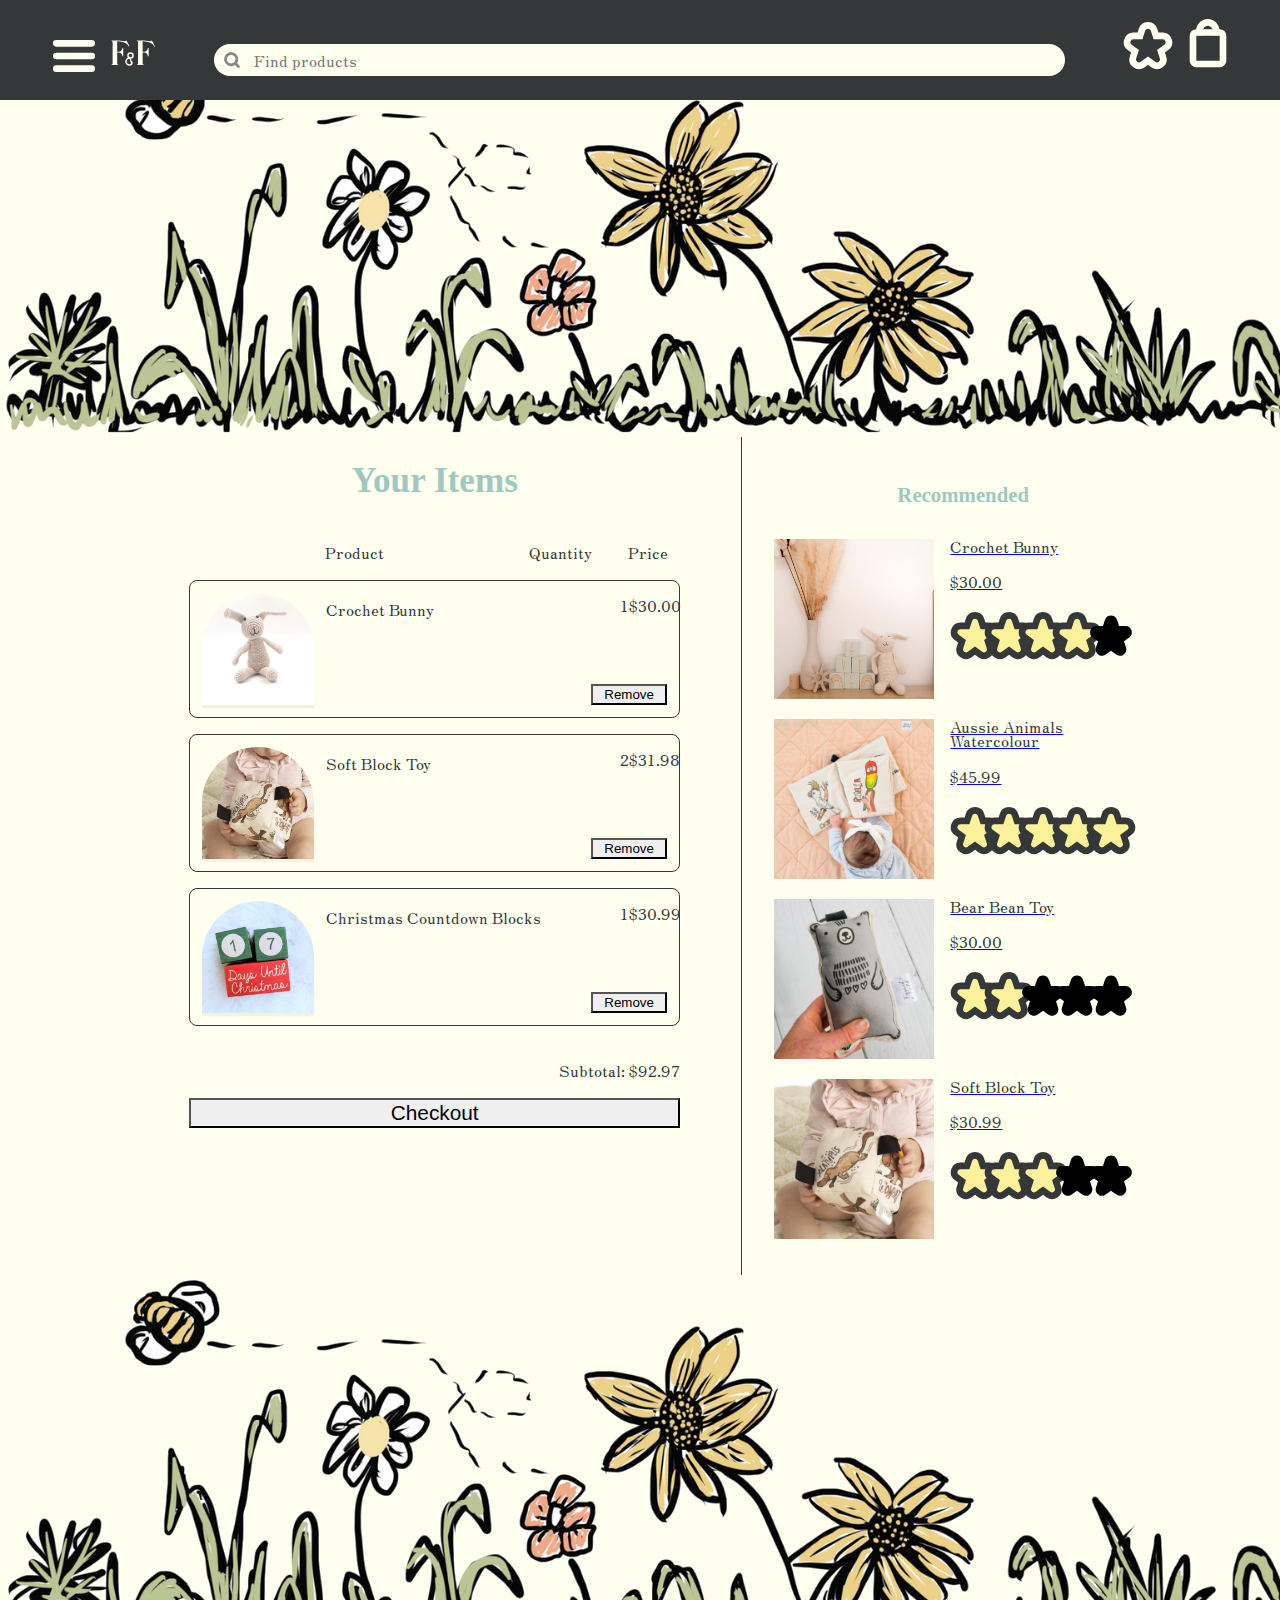
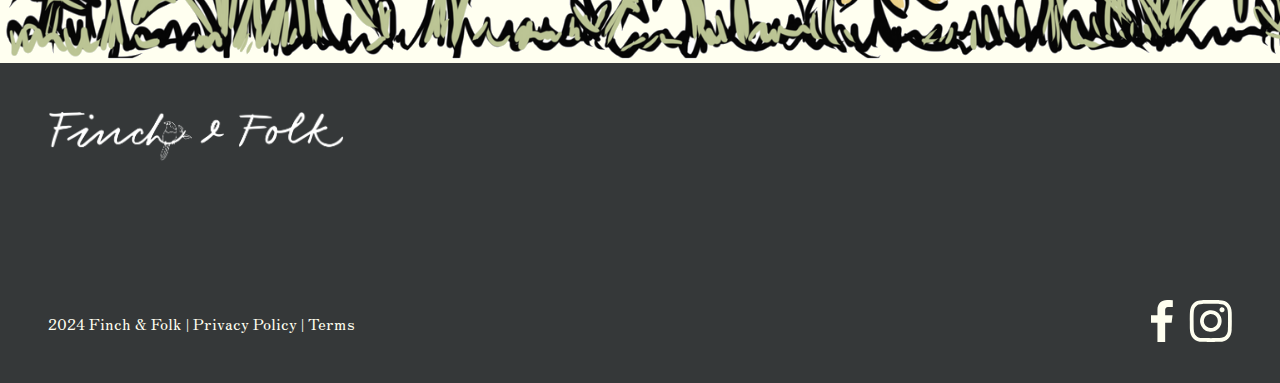
==== commit 8a248045: "set base tag for links" ====
--- a/pages/cart-page.html
+++ b/pages/cart-page.html
@@ -3,6 +3,8 @@
 <head>
     <meta charset="UTF-8">
     <meta name="viewport" content="width=device-width, initial-scale=0.8">
+    <!-- base tag to correct links for publishing on github -->
+    <base href="https://jake-d37.github.io/finch-and-folk-redesign/">
     <!--fonts-->
     <link rel="preconnect" href="https://fonts.googleapis.com">
     <link rel="preconnect" href="https://fonts.gstatic.com" crossorigin>
--- a/styles/main.css
+++ b/styles/main.css
@@ -3,7 +3,7 @@
 @import url("typography.css");
 @import url("layout.css");
 @import url("images.css");
-@import url("/styles/components/components.css");
+@import url("styles/components/components.css");
 
 * {
     /*to allow for things to be moved back*/
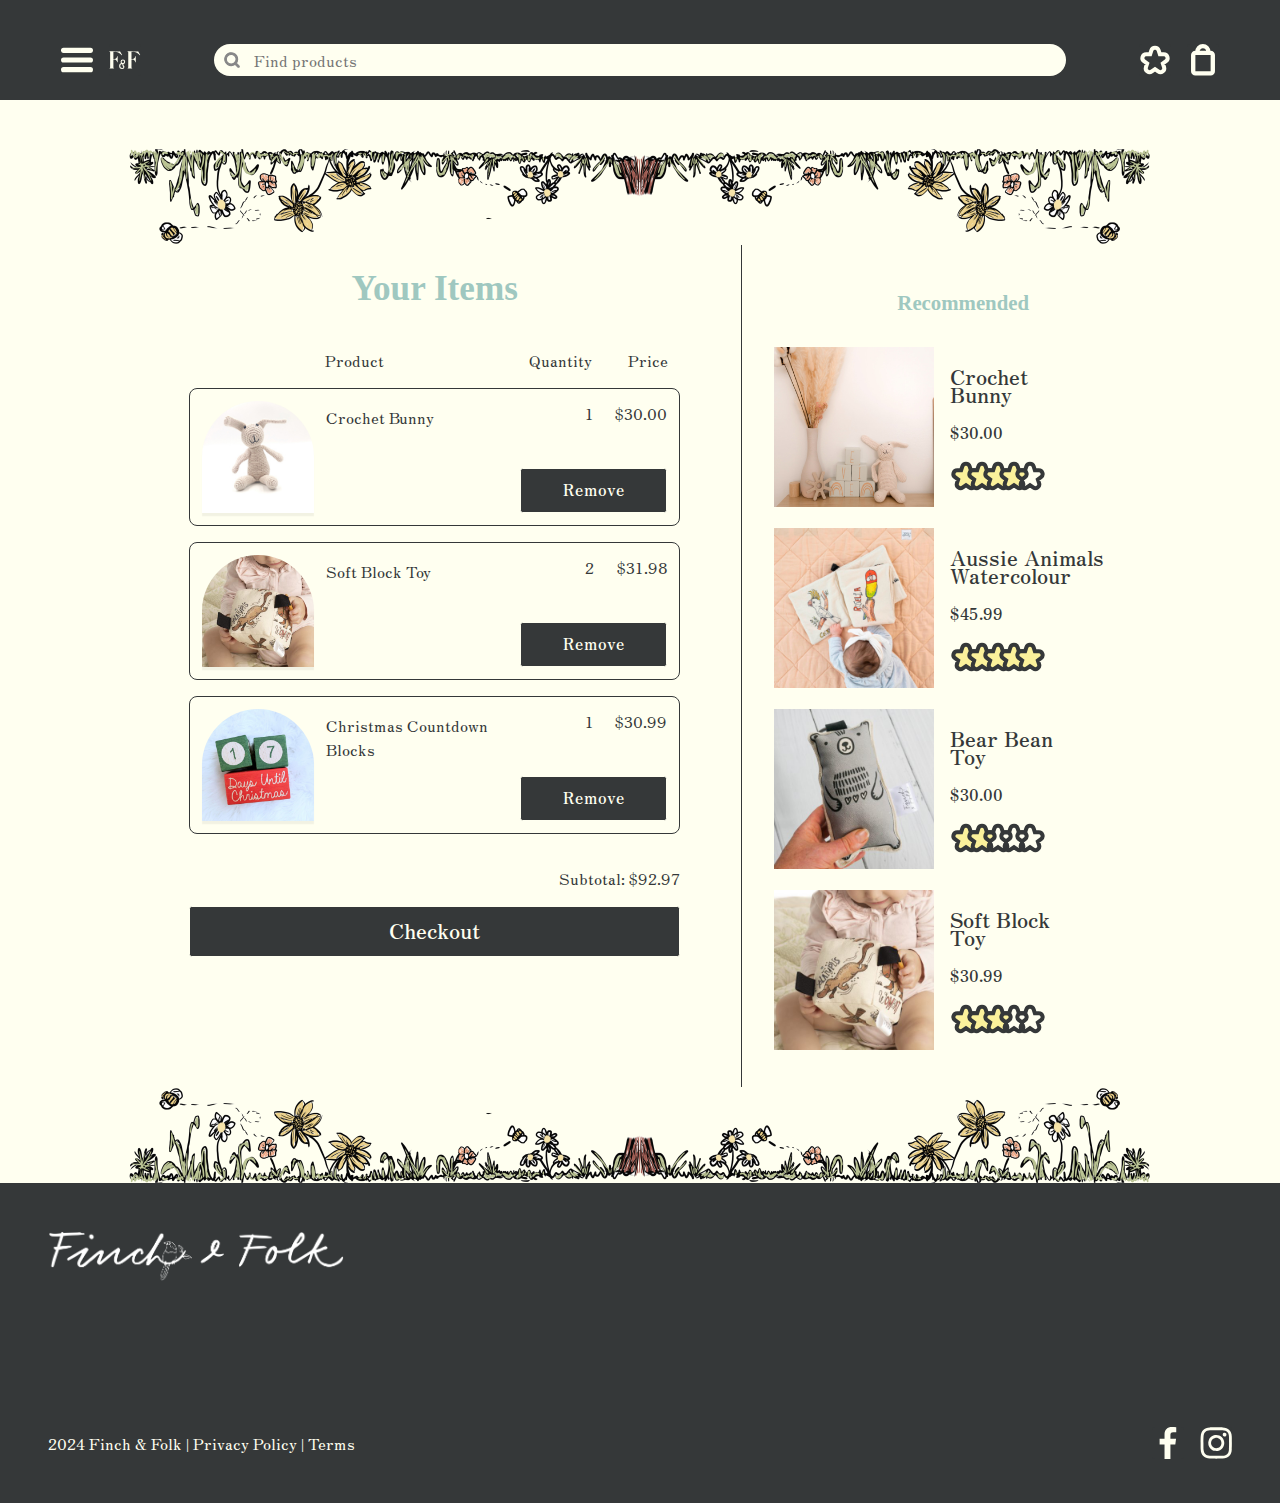
==== commit 4553bc80: "made all links relative" ====
--- a/pages/cart-page.html
+++ b/pages/cart-page.html
@@ -3,38 +3,36 @@
 <head>
     <meta charset="UTF-8">
     <meta name="viewport" content="width=device-width, initial-scale=0.8">
-    <!-- base tag to correct links for publishing on github -->
-    <base href="https://jake-d37.github.io/finch-and-folk-redesign/">
     <!--fonts-->
     <link rel="preconnect" href="https://fonts.googleapis.com">
     <link rel="preconnect" href="https://fonts.gstatic.com" crossorigin>
     <link href="https://fonts.googleapis.com/css2?family=Zen+Old+Mincho&display=swap" rel="stylesheet">
     <link href="https://fonts.cdnfonts.com/css/qaligo" rel="stylesheet">
     <!--styling-->
-    <link rel="stylesheet" type="text/css" href="/styles/main.css">
+    <link rel="stylesheet" type="text/css" href="../styles/main.css">
     <title>Cart</title>
-    <link rel="icon" href="/images/icons/logo-icon.svg" type="image/svg+xml">
+    <link rel="icon" href="../images/icons/logo-icon.svg" type="image/svg+xml">
 </head>
 <body>
     <!-- header -->
     <div class="header">
         <div class="nav-group nav-left">
             <a href="#" class="btn icon-button">
-                <img class="icon-image" src="/images/icons/hamburger-icon.svg" alt="Find by Category">
+                <img class="icon-image" src="../images/icons/hamburger-icon.svg" alt="Find by Category">
             </a>
-            <a href="/index.html" class="btn icon-button">
-                <img class="icon-image" src="/images/icons/logo-icon.svg" alt="Home">
+            <a href="../index.html" class="btn icon-button">
+                <img class="icon-image" src="../images/icons/logo-icon.svg" alt="Home">
             </a>
         </div>
-        <form action="/pages/results-page.html" method="get" class="search-bar-container">
+        <form action="results-page.html" method="get" class="search-bar-container">
             <input type="text" name="search" id="search" class="search-bar" placeholder="Find products">
         </form>
         <div class="nav-group nav-right">
             <a href="#" class="btn icon-button">
-                <img class="icon-image" src="/images/icons/favourites-icon.svg" alt="Saved for Later">
+                <img class="icon-image" src="../images/icons/favourites-icon.svg" alt="Saved for Later">
             </a>
-            <a href="/pages/cart-page.html" class="btn icon-button">
-                <img class="icon-image" src="/images/icons/shop-icon.svg" alt="View Cart">
+            <a href="cart-page.html" class="btn icon-button">
+                <img class="icon-image" src="../images/icons/shop-icon.svg" alt="View Cart">
             </a>
         </div>
     </div>
@@ -72,7 +70,7 @@
     </div>
 
     <div class = "border-container">
-        <img class = "border top-border" src = "/images/branding-images/border-decoration.png">
+        <img class = "border top-border" src = "../images/branding-images/border-decoration.png">
     </div>
 
     <!-- page main content -->
@@ -92,7 +90,7 @@
                 <!-- message when no items -->
                 <div class="empty-message" id="empty-message">
                     <p class="text-content">There are no items in your cart :(</p>
-                    <a class="btn" href="/pages/results-page.html">Find something special</a>
+                    <a class="btn" href="results-page.html">Find something special</a>
                 </div>
                 <!-- item 1 -->
                 <div class="item-card" id="item-card-1">
@@ -100,8 +98,8 @@
                     <picture class="item-image">
                         <img 
                             class="archway-image item-image"
-                            src="/images/product-images/crochet-bunny/image-1-low.jpg" 
-                            srcset="/images/product-images/crochet-bunny/image-1-low.jpg 2x, /images/product-images/crochet-bunny/image-1-low.jpg 1x" 
+                            src="../images/product-images/crochet-bunny/image-1-low.jpg" 
+                            srcset="../images/product-images/crochet-bunny/image-1-low.jpg 2x, ../images/product-images/crochet-bunny/image-1-low.jpg 1x" 
                             alt="Crochet Bunny Item">
                     </picture>
                     <!-- product name -->
@@ -124,8 +122,8 @@
                     <picture class="item-image">
                         <img 
                             class="archway-image item-image"
-                            src="/images/product-images/soft-block/image-low.jpg" 
-                            srcset="/images/product-images/soft-block/image-high.webp 2x, /images/product-images/soft-block/image-low.jpg 1x" 
+                            src="../images/product-images/soft-block/image-low.jpg" 
+                            srcset="../images/product-images/soft-block/image-high.webp 2x, ../images/product-images/soft-block/image-low.jpg 1x" 
                             alt="Soft Blocks Item">
                     </picture>
                     <!-- product name -->
@@ -148,8 +146,8 @@
                     <picture class="item-image">
                         <img 
                             class="archway-image item-image"
-                            src="/images/product-images/christmas-blocks/image-low.jpg" 
-                            srcset="/images/product-images/christmas-blocks/image-high.jpg 2x, /images/product-images/christmas-blocks/image-low.jpg 1x" 
+                            src="../images/product-images/christmas-blocks/image-low.jpg" 
+                            srcset="../images/product-images/christmas-blocks/image-high.jpg 2x, ../images/product-images/christmas-blocks/image-low.jpg 1x" 
                             alt="Christmas Blocks Item">
                     </picture>
                     <!-- product name -->
@@ -178,11 +176,11 @@
             <h1 class="heading page-heading">Recommended</h1>
             <div class="recommended-options">
                 <!-- product button 1 -->
-                <a class="btn recommended-product" href="/pages/product-page.html">
+                <a class="btn recommended-product" href="product-page.html">
                     <picture class="recommended-image">
                         <img 
-                            src="/images/product-images/crochet-bunny/image-2-low.jpg" 
-                            srcset="/images/product-images/crochet-bunny/image-2-high 2x, /images/product-images/crochet-bunny/image-2-low.jpg 1x" 
+                            src="../images/product-images/crochet-bunny/image-2-low.jpg" 
+                            srcset="../images/product-images/crochet-bunny/image-2-high 2x, ../images/product-images/crochet-bunny/image-2-low.jpg 1x" 
                             alt="Recommended Crochet Bunny">
                     </picture>
                     <div class="text-data">
@@ -208,11 +206,11 @@
                     </div>
                 </a>
                 <!-- product button 2 -->
-                <a class="btn recommended-product" href="/pages/product-page.html">
+                <a class="btn recommended-product" href="product-page.html">
                     <picture class="recommended-image">
                         <img 
-                            src="/images/product-images/animals-watercolor/image-low.jpg" 
-                            srcset="/images/product-images/animals-watercolor/image-high.jpg 2x, /images/product-images/animals-watercolor/image-low.jpg 1x" 
+                            src="../images/product-images/animals-watercolor/image-low.jpg" 
+                            srcset="../images/product-images/animals-watercolor/image-high.jpg 2x, ../images/product-images/animals-watercolor/image-low.jpg 1x" 
                             alt="Recommended Aussie Animals Watercolour">
                     </picture>
                     <div class="text-data">
@@ -238,11 +236,11 @@
                     </div>
                 </a>
                 <!-- product button 3 -->
-                <a class="btn recommended-product" href="/pages/product-page.html">
+                <a class="btn recommended-product" href="product-page.html">
                     <picture class="recommended-image">
                         <img 
-                            src="/images/product-images/bear-bean/image-low.jpg" 
-                            srcset="/images/product-images/bear-bean/image-high.webp 2x, /images/product-images/bear-bean/image-low.jpg 1x" 
+                            src="../images/product-images/bear-bean/image-low.jpg" 
+                            srcset="../images/product-images/bear-bean/image-high.webp 2x, ../images/product-images/bear-bean/image-low.jpg 1x" 
                             alt="Recommended Bear Bean Toy">
                     </picture>
                     <div class="text-data">
@@ -268,11 +266,11 @@
                     </div>
                 </a>
                 <!-- product button 4 -->
-                <a class="btn recommended-product" href="/pages/product-page.html">
+                <a class="btn recommended-product" href="product-page.html">
                     <picture class="recommended-image">
                         <img 
-                            src="/images/product-images/soft-block/image-low.jpg" 
-                            srcset="/images/product-images/soft-block/image-high.webp 2x, /images/product-images/soft-block/image-low.jpg 1x" 
+                            src="../images/product-images/soft-block/image-low.jpg" 
+                            srcset="../images/product-images/soft-block/image-high.webp 2x, ../images/product-images/soft-block/image-low.jpg 1x" 
                             alt="Recommended Soft Block Toy">
                     </picture>
                     <div class="text-data">
@@ -308,9 +306,9 @@
     <form class="payment-form" id="payment-form" onsubmit="return confirmPayment(event)">
         <div class="form-head">
             <label class="heading">Payment Details</label>
-            <a class="btn cancel-button" href="/pages/cart-page.html">
+            <a class="btn cancel-button" href="cart-page.html">
                 <picture>
-                    <img class="cancel-icon" src="/images/icons/cancel-icon.svg">
+                    <img class="cancel-icon" src="../images/icons/cancel-icon.svg">
                 </picture>
             </a>
         </div>
@@ -360,9 +358,9 @@
     <div class="payment-confirmed-overlay" id="payment-confirmed-overlay">
         <h1 class="heading invert-color">Payment Confirmed</h1>
         <picture class="celebration-image-container">
-            <img class="celebration-image" src="/images/component-images/party-popper.svg">
+            <img class="celebration-image" src="../images/component-images/party-popper.svg">
         </picture>
-        <a href="/index.html" class="btn cta-button">Find more</a>
+        <a href="../index.html" class="btn cta-button">Find more</a>
 
         <!-- confetti! -->
         <div class="confetti-container" id="confetti-container">
@@ -386,30 +384,30 @@
     </div>
 
     <div class = "border-container">
-        <img class = "border bottom-border" src = "/images/branding-images/border-decoration.png">
+        <img class = "border bottom-border" src = "../images/branding-images/border-decoration.png">
     </div>
 
     <!-- footer -->
     <div class="footer">
         <div class="footer-logo-container">
             <picture class="footer-logo">
-                <img class="footer-logo" src = "/images/branding-images/logo-wide.png">
+                <img class="footer-logo" src = "../images/branding-images/logo-wide.png">
             </picture>
         </div>
         <div class="footer-options">
             <p class="fine-print">2024 Finch & Folk | <a href="https://finchandfolk.com.au/policies/privacy-policy" target="_blank" class="fine-print">Privacy Policy</a> | <a href="https://finchandfolk.com.au/policies/terms-of-service" target="_blank" class="fine-print">Terms</a></p>
             <div class="socials">
                 <a href="https://www.facebook.com/finchandfolk" target="_blank" class="btn icon-button">
-                    <img class="icon-image" src="/images/icons/facebook-icon.svg" alt="Facebook">
+                    <img class="icon-image" src="../images/icons/facebook-icon.svg" alt="Facebook">
                 </a>
                 <a href="https://www.instagram.com/finchandfolk" target="_blank" class="btn icon-button">
-                    <img class="icon-image" src="/images/icons/instagram-icon.svg" alt="Instagram">
+                    <img class="icon-image" src="../images/icons/instagram-icon.svg" alt="Instagram">
                 </a>
             </div>
         </div>
     </div>
 
     <!-- attach behaviour script -->
-    <script src="/scripts/cart-page-behavior.js"></script>
+    <script src="../scripts/cart-page-behavior.js"></script>
 </body>
 </html>--- a/styles/main.css
+++ b/styles/main.css
@@ -1,9 +1,9 @@
 /*import all other style sheets to link them to the page*/
 @import url("colors.css");
 @import url("typography.css");
-@import url("layout.css");
 @import url("images.css");
-@import url("styles/components/components.css");
+@import url("layouts/layout.css");
+@import url("components/components.css");
 
 * {
     /*to allow for things to be moved back*/
